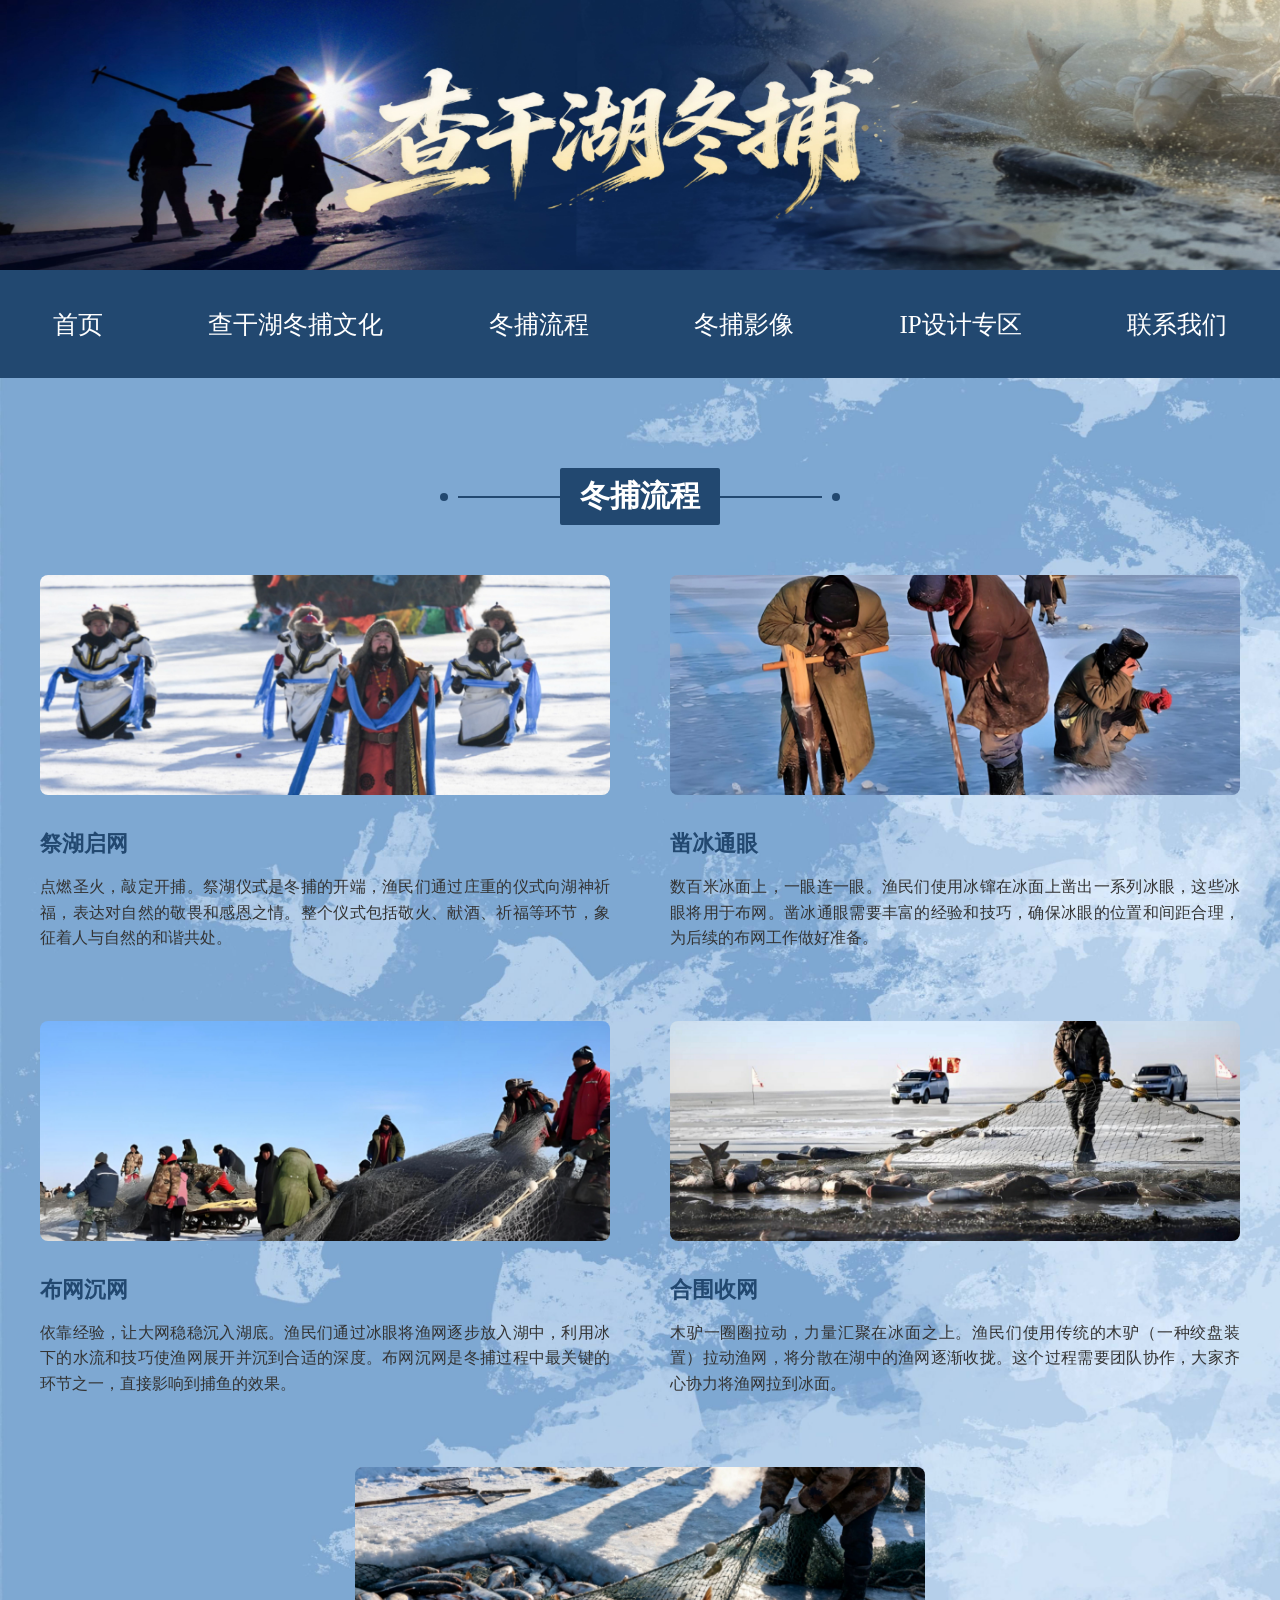
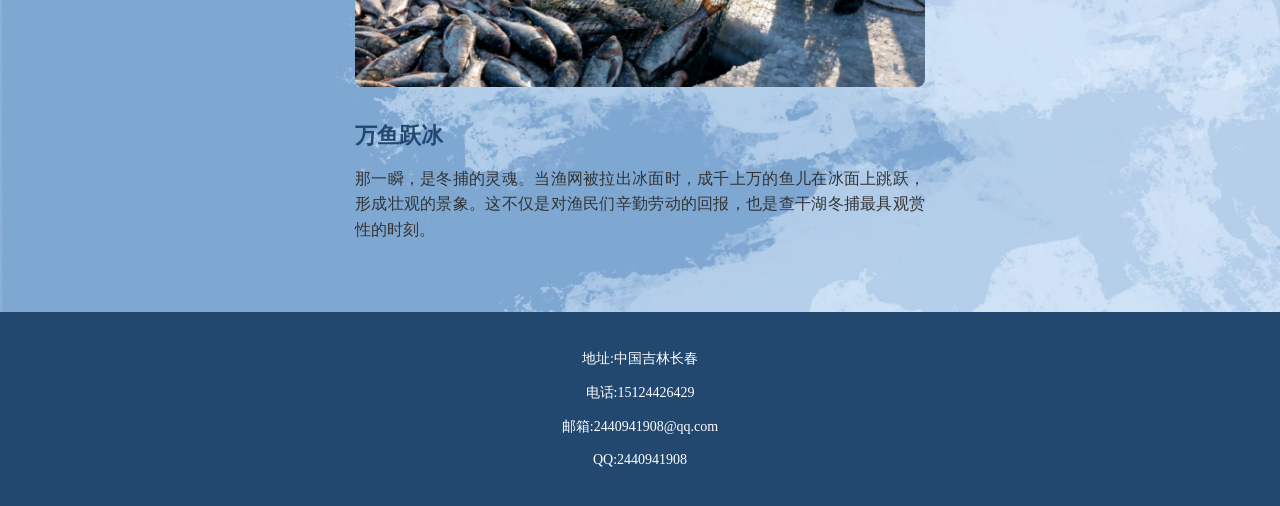
==== webs/liucheng.html @ 3e6b6f20 "Add files via upload" ====
<!DOCTYPE html>
<html lang="en">
<head>
    <meta charset="UTF-8">
    <meta name="viewport" content="width=device-width, initial-scale=1.0">
    <title>冬捕流程</title>
    <link rel="stylesheet" href="../css/demo.css">
    <link rel="stylesheet" href="../css/lc.css">
</head>
<body>
    <!-- 网页顶部 -->
    <div class="top">
        <img src="../pics/title.jpg" alt="">
    </div>
     
    <!-- 导航栏 -->
    <div class="navbar">
     <ul class="navlink">
        <li><a href="../index.html">首页</a></li>
          <li><a href="wenhua.html">查干湖冬捕文化</a></li>
            <li><a href="liucheng.html">冬捕流程</a></li>
              <li><a href="yingxiang.html">冬捕影像</a></li>
                <li><a href="ip.html">IP设计专区</a></li>
                <li><a href="contactus.html">联系我们</a></li>
       </ul>
       <img src="../pics/navbtn.jpeg" alt="" class="menu-btn">
    </div>
    <!--副标题-->
     <div class="title">
        <div class="title-dot"></div>
        <div class="title-line"></div>
        <div class="title-content">冬捕流程</div>
        <div class="title-line"></div>
        <div class="title-dot"></div>
     </div>

    <!-- 冬捕流程内容 -->
    <div class="big-box">
        <div class="box-pro">
            <img src="../pics/祭湖启网.jpg" alt="" class="box-pic" loading="lazy">
            <a href="#">祭湖启网</a>
            <div class="box-content">
                <p>点燃圣火，敲定开捕。祭湖仪式是冬捕的开端，渔民们通过庄重的仪式向湖神祈福，表达对自然的敬畏和感恩之情。整个仪式包括敬火、献酒、祈福等环节，象征着人与自然的和谐共处。</p>
            </div>
        </div>

        <div class="box-pro">
            <img src="../pics/凿冰通眼.jpg" alt="" class="box-pic" loading="lazy">
            <a href="#">凿冰通眼</a>
            <div class="box-content">
                <p>数百米冰面上，一眼连一眼。渔民们使用冰镩在冰面上凿出一系列冰眼，这些冰眼将用于布网。凿冰通眼需要丰富的经验和技巧，确保冰眼的位置和间距合理，为后续的布网工作做好准备。</p>
            </div>
        </div>
    </div>
    
    <div class="big-box">
        <div class="box-pro">
            <img src="../pics/布网沉网.jpg" alt="" class="box-pic" loading="lazy">
            <a href="#">布网沉网</a>
            <div class="box-content">
                <p>依靠经验，让大网稳稳沉入湖底。渔民们通过冰眼将渔网逐步放入湖中，利用冰下的水流和技巧使渔网展开并沉到合适的深度。布网沉网是冬捕过程中最关键的环节之一，直接影响到捕鱼的效果。</p>
            </div>
        </div>

        <div class="box-pro">
            <img src="../pics/收网.jpg" alt="" class="box-pic" loading="lazy">
            <a href="#">合围收网</a>
            <div class="box-content">
                <p>木驴一圈圈拉动，力量汇聚在冰面之上。渔民们使用传统的木驴（一种绞盘装置）拉动渔网，将分散在湖中的渔网逐渐收拢。这个过程需要团队协作，大家齐心协力将渔网拉到冰面。</p>
            </div>
        </div>
    </div>
    
    <div class="big-box">
        <div class="box-pro">
            <img src="../pics/万鱼跃冰.jpg" alt="" class="box-pic" loading="lazy">
            <a href="#">万鱼跃冰</a>
            <div class="box-content">
                <p>那一瞬，是冬捕的灵魂。当渔网被拉出冰面时，成千上万的鱼儿在冰面上跳跃，形成壮观的景象。这不仅是对渔民们辛勤劳动的回报，也是查干湖冬捕最具观赏性的时刻。</p>
            </div>
        </div>
    </div>

    <div class="footer">
        <div class="foot-content">
            <p>地址:中国吉林长春</p>
            <p>电话:15124426429</p>
            <p>邮箱:2440941908@qq.com</p>
            <p>QQ:2440941908</p>
        </div>
    </div>

    <script>
        document.addEventListener('DOMContentLoaded', function() {
            const menuBtn = document.querySelector('.menu-btn');
            const navlink = document.querySelector('.navlink');
            
            if (menuBtn && navlink) {
                menuBtn.addEventListener('click', function() {
                    navlink.classList.toggle('menu-btn');
                });
                
                const navLinks = document.querySelectorAll('.navlink a');
                navLinks.forEach(function(link) {
                    link.addEventListener('click', function() {
                        navlink.classList.remove('menu-btn');
                    });
                });
            }
        });
    </script>
</body>
</html>
---- css/demo.css ----
@font-face {
    font-family: kaiti;
    src: url(./zhengkai.v1.001.woff);
}
*{   margin: 0;
    padding: 0;
    box-sizing: border-box;
    list-style: none; 
    font-family: kaiti;
    
}
body{
    background-image: url(../pics/背景图.jpg);
    background-size: cover;
}


.top{
    width: 100vw;
    background-color: white;
    height: 30vh;
    }

.top img{
    width: 100%;
    height: 100%;
    overflow: hidden;
}



.navbar{
    width: 100vw;
    color: white;

}

a{
    text-decoration: none;
    color: white;
}
ul{
    list-style: none;
}

.navlink{
    display: flex;
    justify-content: space-around;
    align-items: center;
    background-color: #224870;
    width: 100%;
    height: 12vh;
    
}

.navlink li{
    margin: 0 20px !important;
    padding: 8px 10px !important;
    text-align: center !important;
    font-size: 25px !important;
    font-weight: normal !important;
}
.navlink li:hover{
    background-color: gray;
    border-radius: 10px;
    font-weight: 700;
}
.menu-btn{
    position: absolute;
    margin-left: 3px;
    top: 2px;
    right: 4px;
    width: 40px;
    cursor: pointer;
    display: none;
}
/* 标题部分 */
.title{
    margin-top: 10vh;
    width:100vw;
    display: flex;
    align-items: center;
    justify-content: center;

}
.title-line{
    height: 2px;
    background-color: #224870;
    width: 8vw;
}
.title-dot{
    width: 8px;
    height: 8px;
    background-color: #224870;
    border-radius: 50%;
    margin: 0 10px;
}
.title-content{
    background-color: #224870;
    color: white;
    padding: 8px 20px;
    font-size: 30px;
    font-weight: bold;
    border-radius: 2px;
    text-align: center;
    
}

section{
    width: 80%;
    margin: 80px auto;
}



/* 冬捕文化盒子 */
.big-box{
    width: 100%;
    display: flex;
    justify-content: center;
    gap: 20px;
    padding: 0 20px;
    box-sizing: border-box;
    margin: 30px 0;
}

.box{
    width: 30%;
    min-width: 250px;
    height: auto;
    margin: 0;
    padding: 0;
    border-radius: 0;
    box-shadow: none;
    transition: none;
}

.box:hover{
    transform: none;
    box-shadow: none;
}

.box-pro{
    width: 30%;
    min-width: 250px;
    height: auto;
    margin: 0;
    padding: 0;
    border-radius: 0;
    box-shadow: none;
    transition: none;
}

.box-pro:hover{
    transform: none;
    box-shadow: none;
}

.box a,.box-pro a{
    display: block;
    margin-top: 15px;
    color: #224870;
    font-size: 22px;
    font-weight: bold;
    text-align: left;
    text-decoration: none;
    transition: color 0.3s ease;
}

.box a:hover,.box-pro a:hover{
    color: #1a365d;
}

.box-pic{
    width: 100%;
    height: 250px;
    object-fit: cover;
    margin-bottom: 15px;
    border-radius: 8px;
    transition: transform 0.3s ease;
}

.box:hover .box-pic,.box-pro:hover .box-pic{
    transform: scale(1.02);
}

.box-pro .box-pic{
    height: 220px;
}

.box-content p{
    margin-top: 15px;
    font-size: 18px;
    line-height: 1.6;
    color: #333;
    text-align: justify;
}

/* 冬捕影像 */
.video-box{
    width: 100%;
    display: grid;
    grid-template-columns: repeat(auto-fit, minmax(200px, 1fr));
    gap: 15px;
    padding: 0 20px;
    box-sizing: border-box;
    margin: 40px 0;
    justify-items: center;
}

/* 电脑尺寸下的布局优化 */
@media only screen and (min-width: 1200px){
    .video-box{
        grid-template-columns: repeat(4, 1fr);
        gap: 20px;
    }
}

.video-box .vi{
    width: 100%;
    max-width: 250px;
    aspect-ratio: 9/16;
    margin: 0;
    background-color: white;
    border-radius: 12px;
    overflow: hidden;
    box-shadow: 0 4px 15px rgba(0,0,0,0.1);
    transition: transform 0.3s ease, box-shadow 0.3s ease;
}

.video-box .vi:hover{
    transform: translateY(-5px);
    box-shadow: 0 8px 25px rgba(0,0,0,0.15);
}

.video-box .vi img{
    width: 100%;
    height: 100%;
    object-fit: cover;
    border-radius: 8px;
}

/* 对于手机屏幕的响应式调整 */
@media only screen and (max-width: 767px){
    .video-box{
        grid-template-columns: repeat(auto-fit, minmax(150px, 1fr));
        gap: 3px;
        padding: 0 3px;
    }
    
    .video-box .vi{
        max-width: 200px;
    }
    
    /* 调整IP设计部分在手机上的间距 */
    .design{
        gap: 3px;
        padding: 0 3px;
    }
    
    .design .show{
        max-width: 200px;
    }
}

@media only screen and (max-width: 400px){
    .video-box{
        grid-template-columns: 1fr 1fr;
        gap: 3px;
        padding: 0 3px;
    }
    
    .video-box .vi{
        max-width: 150px;
    }
    
    /* 调整IP设计部分在窄手机上的间距 */
    .design{
        gap: 3px;
        padding: 0 3px;
    }
    
    .design .show{
        max-width: 150px;
    }
}

/* 底部 */
.footer{
    height: auto;
    min-height: 120px;
    width: 100%;
    background-color: #224870;
    padding: 30px 20px;
    display: flex;
    justify-content: center;
    align-items: center;
    color: white;
    box-sizing: border-box;
    margin-top: 50px;
}

.foot-content{
    text-align: center;
    display: flex;
    flex-direction: column;
    justify-content: center;
    align-items: center;
}

.foot-content p{
    font-size: 14px;
    margin: 8px 0;
    color: white;
    font-weight: normal;
}

@media only screen and (max-width: 768px){
    .footer{
        padding: 20px 15px;
        min-height: 100px;
    }
    
    .foot-content p{
        font-size: 14px;
        margin: 6px 0;
    }
}
.design{
    width: 100%;
    display: grid;
    grid-template-columns: repeat(auto-fit, minmax(200px, 1fr));
    gap: 20px;
    padding: 0 20px;
    box-sizing: border-box;
    margin: 40px 0;
    justify-items: center;
}

/* 电脑尺寸下的布局优化 */
@media only screen and (min-width: 1200px){
    .design{
        grid-template-columns: repeat(4, 1fr);
        gap: 25px;
    }
    
    .show{
        max-width: 280px;
    }
}
.show，.vi{
    width: 100%;
    max-width: 250px;
    aspect-ratio: 9/16;
    margin: 0;
    transition: transform 0.3s ease;
}
.show:hover{
    transform: translateY(-5px);
}
.show img{
    width: 100%;
    height: 100%;
    object-fit: contain;
}

/* 网格布局会自动处理响应式设计 */
/* 对于不同屏幕尺寸的微调 */
@media only screen and (max-width: 767px){
    .design{
        grid-template-columns: repeat(auto-fit, minmax(150px, 1fr));
        gap: 10px;
        padding: 0 10px;
    }
    
    .show,.vi{
        max-width: 200px;
    }
}

@media only screen and (max-width: 400px){
    .design{
        grid-template-columns: 1fr 1fr;
        gap: 10px;
        padding: 0 10px;
    }
    
    .show,.vi{
        max-width: 150px;
    }
}
/* 媒体响应 */
/* 大屏设备保持原布局 */

/* 平板设备 */
@media only screen and (max-width: 991px) and (min-width: 768px){
    .title-content{
        font-size: 24px;
    }
    .navlink li{
        font-size: 25px !important;
        margin: 0 15px !important;
        font-weight: normal !important;
    }
    .box a,.box-pro a{
        font-size: 22px;
    }
    .box-content p{
        font-size: 16px;
    }
    /* 平板上一行两个布局 */
    .big-box{
        display: flex;
        flex-wrap: wrap;
        justify-content: space-between;
        gap: 20px;
        padding: 0 20px;
    }
    
    /* 所有big-box保持一行两个布局 */
    .big-box .box,
    .big-box .box-pro{
        width: calc(50% - 10px);
        margin: 0;
    }
    
    /* 确保冬捕流程部分的布局正确 */
    .big-box{
        display: flex;
        flex-wrap: wrap;
        justify-content: space-between;
        gap: 20px;
        padding: 0 20px;
    }
    
    /* 让只有一个盒子的big-box居中显示 */
    .big-box:has(.box-pro:only-child){
        justify-content: center;
    }
    
    .big-box:has(.box-pro:only-child) .box-pro{
        width: 50%;
        min-width: 300px;
    }
    .video-box,.design{
        display: flex;
        flex-wrap: wrap;
        justify-content: space-between;
        gap: 20px;
        padding: 0 20px;
    }
    .video-box .vi,.show{
        width: calc(50% - 10px);
        margin: 0;
    }
}

/* 手机设备 */
@media only screen and (max-width:850px){
    .top{
        margin-bottom: 0;
        height: 20vh;
    }
    .top img {
        height: 20vh;
    }

    .navbar{
        padding: 0;

    }
    .title-content,.title-dot,.title-line{
        margin-top:20px;
        
        
    }
    .title-content{
        font-size: 18px;
    }
    
    /* 冬捕文化框框与海报的距离 */
    .big-box{
        margin-top:15px;
        margin-bottom: 25px;
    }
    
    .navlink{
        flex-direction: column;
        width: 100%;
        height: 100vh;
        justify-content: center;
        background-color: rgba(34, 72, 112, 0.95);
        background-image: none;
        position: fixed;
        top: 0;
        left: 0;
        z-index: 9999;
        transform: translateY(-100%);
        transition: transform 0.5s ease;

    }
    .navlink.menu-btn{
        transform: translateY(0);
    }
    .menu-btn{
        margin-top: 0;
        display: block;

    }
    
    .navlink li{
        margin: 30px auto !important;
        font-size: 20px !important;
        font-weight: normal !important;
    }
    
    /* 手机上一行两个布局 */
    .big-box{
        display: flex;
        flex-wrap: wrap;
        justify-content: space-between;
        margin-top:20px;
        margin-bottom: 30px;
        padding: 0 10px;
        gap: 8px;
    }
    
    .box,.box-pro{
        width: 48%;
        min-width: 150px;
        height: auto;
        margin: 0;
        float: none;
        padding: 0;
        border-radius: 0;
        box-shadow: none;
        transition: none;
    }
    
    .box:hover,.box-pro:hover{
        transform: none;
        box-shadow: none;
    }
    
    .box a,.box-pro a{
        font-size: 16px;
        margin-top: 8px;
        text-align: left;
        color: #224870;
        font-weight: bold;
    }
    
    .box-content p{
        font-size: 13px;
        line-height: 1.4;
        margin-top: 6px;
        color: #333;
        text-align: justify;
    }
    
    .box-pic{
        width: 100%;
        height: auto;
        max-height: 100px;
        object-fit: cover;
        margin-bottom: 8px;
        border-radius: 0;
        transition: none;
    }
    
    .box:hover .box-pic,.box-pro:hover .box-pic{
        transform: none;
    }
    
    .box-pro .box-pic{
        max-height: 80px;
    }
    
    /* 为窄屏手机添加特殊样式 */
    @media only screen and (max-width: 360px){
        .box,.box-pro{
            width: 100%;
            margin-bottom: 15px;
        }
        .box-pic{
            max-height: 120px;
        }
        .box-pro .box-pic{
            max-height: 100px;
        }
    }
    
    /* 视频和设计部分一行两个 */
    .video-box,.design{
        display: flex;
        flex-wrap: wrap;
        justify-content: space-between;
        padding: 0 15px;
        gap: 15px;
        margin: 30px 0;
    }
    
    .video-box .vi,.show{
        width: calc(50% - 8px);
        height: 200px;
        margin: 0;
        float: none;
        border-radius: 8px;
        overflow: hidden;
    }
    
    .video-box .vi img{
        width: 100%;
        height: 100%;
        object-fit: cover;
    }
    
    /* 底部文字大小调整 */
    .foot-left h1{
        font-size: 28px;
        margin-bottom: 10px;
    }
    
    .foot-left h3{
        font-size: 18px;
        word-spacing: 1rem;
        margin: 5px 0;
    }
    
    .footer{
        padding: 30px 20px;
        height: auto;
    }

}
---- css/lc.css ----
@font-face {
    font-family: kaiti;
    src: url(./zhengkai.v1.001.woff);
}*{   margin: 0;
    padding: 0;
    box-sizing: border-box;
    list-style: none; 
    font-family: kaiti;
    
}

body{
    background-image: url(../pics/背景图.jpg);
    background-size: cover;
}
h3{
    font-size: 25px;
}


/* 冬捕流程盒子 */
.big-box{
    width: 100%;
    display: flex;
    justify-content: center;
    gap: 20px;
    padding: 0 20px;
    box-sizing: border-box;
    margin: 30px 0;
    flex-wrap: wrap;
}

.box-pro{
    width: calc(50% - 10px);
    min-width: 250px;
    height: auto;
    margin: 0;
    padding: 20px;
    transition: transform 0.3s ease;
}

.box-pro:hover{
    transform: translateY(-5px);
}

.box-pro a{
    display: block;
    margin-top: 15px;
    color: #224870;
    font-size: 22px;
    font-weight: bold;
    text-align: left;
    text-decoration: none;
    transition: color 0.3s ease;
}

.box-pro a:hover{
    color: #1a365d;
}

.box-pic{
    width: 100%;
    aspect-ratio: 9/16;
    object-fit: cover;
    margin-bottom: 15px;
    border-radius: 8px;
    transition: transform 0.3s ease;
}

.box-pro:hover .box-pic{
    transform: scale(1.02);
}

.box-content p{
    margin-top: 15px;
    font-size: 16px;
    line-height: 1.6;
    color: #333;
    text-align: justify;
}

/* 媒体响应 */
/* 平板设备 */
@media only screen and (max-width: 991px) and (min-width: 768px){
    .box-pro a{
        font-size: 22px;
    }
    .box-content p{
        font-size: 16px;
    }
    .box-pro{
        width: calc(50% - 10px);
        min-width: 200px;
    }
}

/* 手机设备 */
@media only screen and (max-width:850px){
    
    /* 手机上一行两个布局 */
    .big-box{
        display: flex;
        flex-wrap: wrap;
        justify-content: space-between;
        margin-top:20px;
        margin-bottom: 30px;
        padding: 0 10px;
        gap: 10px;
    }
    
    .box-pro{
        width: calc(50% - 5px);
        min-width: 150px;
        height: auto;
        margin: 0;
        padding: 15px;
    }
    
    .box-pro a{
        font-size: 16px;
        margin-top: 12px;
        text-align: left;
        color: #224870;
        font-weight: bold;
    }
    
    .box-content p{
        font-size: 13px;
        line-height: 1.4;
        margin-top: 8px;
        color: #333;
        text-align: justify;
    }
    
    .box-pic{
        width: 100%;
        aspect-ratio: 9/16;
        object-fit: cover;
        margin-bottom: 10px;
        border-radius: 6px;
    }
    
    /* 对于非常窄的屏幕，确保至少显示两个 */
    @media only screen and (max-width: 360px){
        .box-pro{
            width: 100%;
            margin-bottom: 15px;
        }
    }


/* 底部 */
.footer{
    height: auto;
    min-height: 120px;
    width: 100%;
    background-color: #224870;
    padding: 30px 20px;
    display: flex;
    justify-content: center;
    align-items: center;
    color: white;
    box-sizing: border-box;
    margin-top: 50px;
}

.foot-content{
    text-align: center;
    display: flex;
    flex-direction: column;
    justify-content: center;
    align-items: center;
}

.foot-content p{
    font-size: 14px;
    margin: 8px 0;
    color: white;
    font-weight: normal;
}

@media only screen and (max-width: 768px){
    .footer{
        padding: 20px 15px;
        min-height: 100px;
    }
    
    .foot-content p{
        font-size: 14px;
        margin: 6px 0;
    }
}
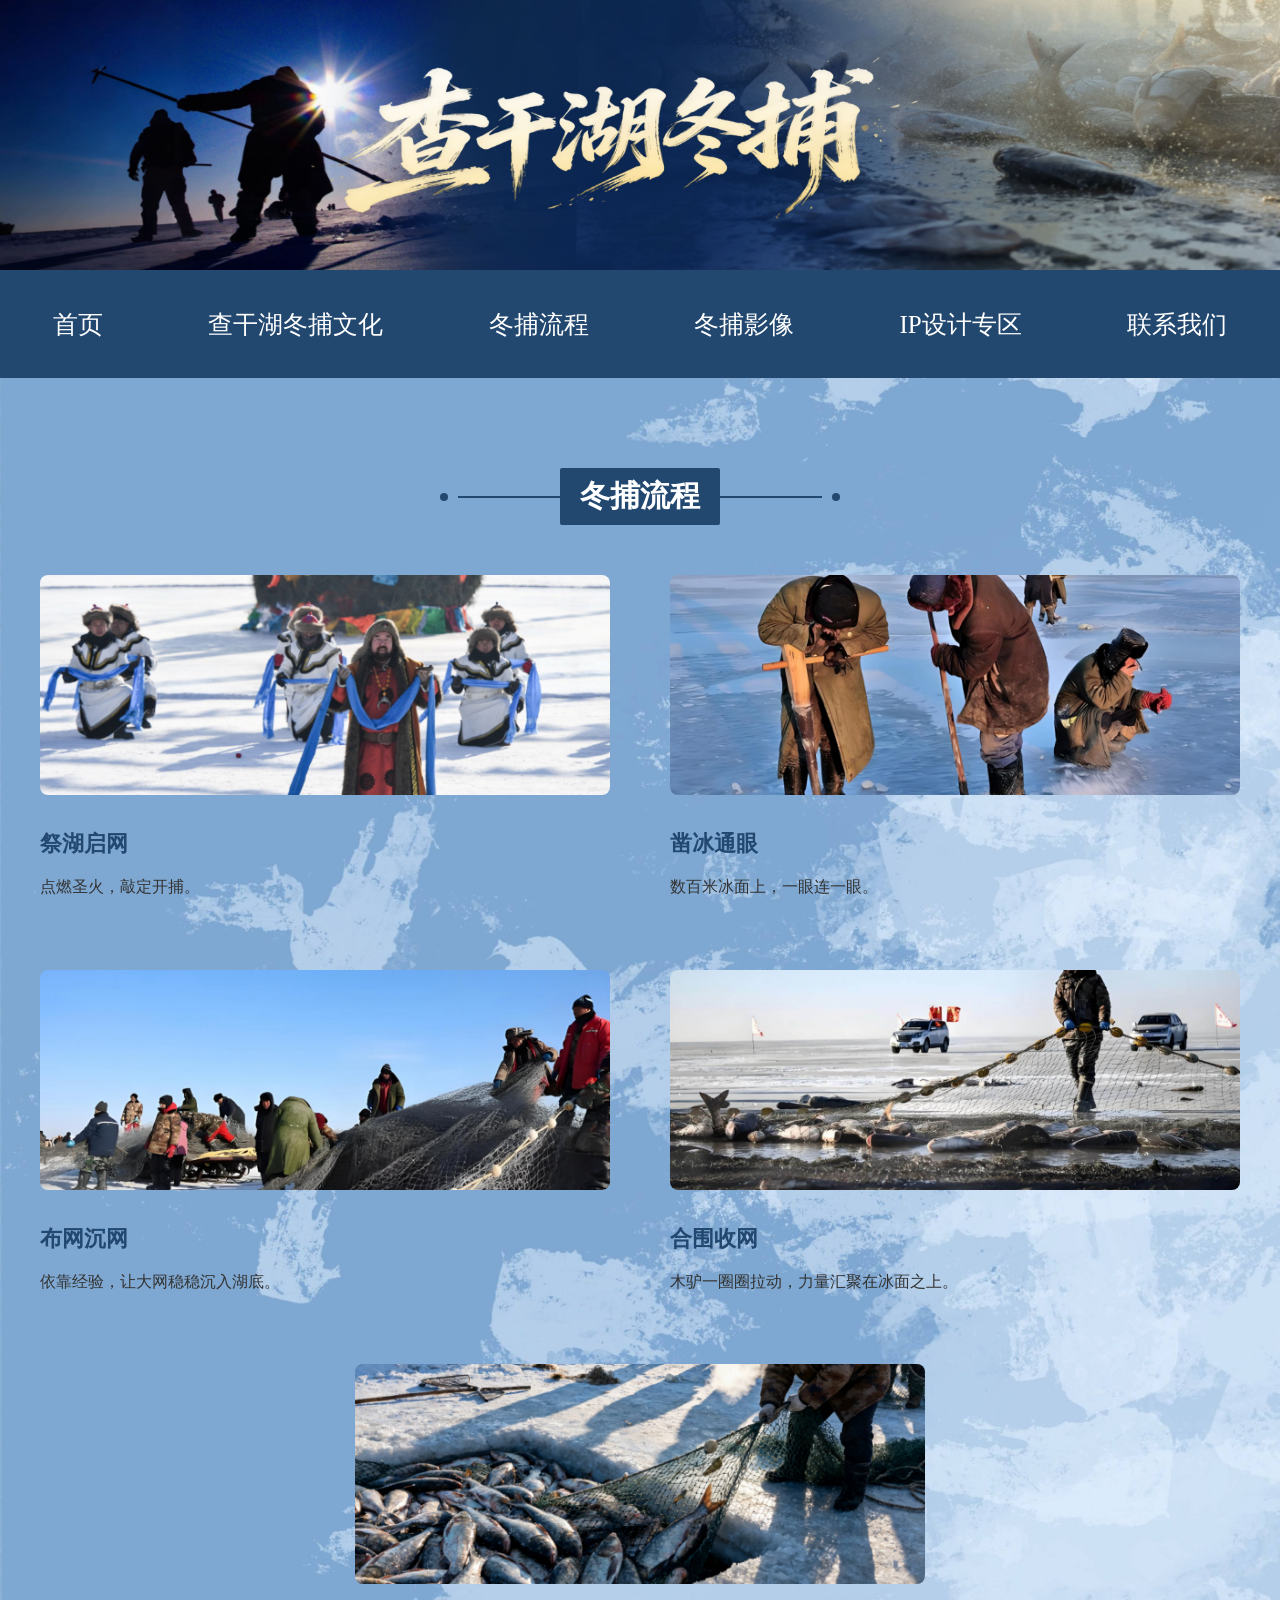
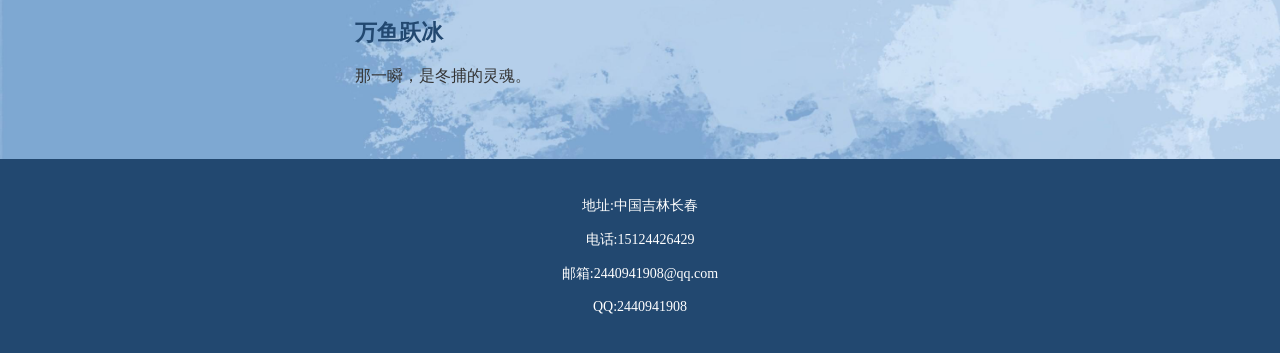
==== commit e74d44c1: "Add files via upload" ====
--- a/webs/liucheng.html
+++ b/webs/liucheng.html
@@ -38,17 +38,17 @@
     <div class="big-box">
         <div class="box-pro">
             <img src="../pics/祭湖启网.jpg" alt="" class="box-pic" loading="lazy">
-            <a href="#">祭湖启网</a>
+            <a href="liucheng1.html">祭湖启网</a>
             <div class="box-content">
-                <p>点燃圣火，敲定开捕。祭湖仪式是冬捕的开端，渔民们通过庄重的仪式向湖神祈福，表达对自然的敬畏和感恩之情。整个仪式包括敬火、献酒、祈福等环节，象征着人与自然的和谐共处。</p>
+                <p>点燃圣火，敲定开捕。</p>
             </div>
         </div>
 
         <div class="box-pro">
             <img src="../pics/凿冰通眼.jpg" alt="" class="box-pic" loading="lazy">
-            <a href="#">凿冰通眼</a>
+            <a href="liucheng2.html">凿冰通眼</a>
             <div class="box-content">
-                <p>数百米冰面上，一眼连一眼。渔民们使用冰镩在冰面上凿出一系列冰眼，这些冰眼将用于布网。凿冰通眼需要丰富的经验和技巧，确保冰眼的位置和间距合理，为后续的布网工作做好准备。</p>
+                <p>数百米冰面上，一眼连一眼。</p>
             </div>
         </div>
     </div>
@@ -56,17 +56,17 @@
     <div class="big-box">
         <div class="box-pro">
             <img src="../pics/布网沉网.jpg" alt="" class="box-pic" loading="lazy">
-            <a href="#">布网沉网</a>
+            <a href="liucheng3.html">布网沉网</a>
             <div class="box-content">
-                <p>依靠经验，让大网稳稳沉入湖底。渔民们通过冰眼将渔网逐步放入湖中，利用冰下的水流和技巧使渔网展开并沉到合适的深度。布网沉网是冬捕过程中最关键的环节之一，直接影响到捕鱼的效果。</p>
+                <p>依靠经验，让大网稳稳沉入湖底。</p>
             </div>
         </div>
 
         <div class="box-pro">
             <img src="../pics/收网.jpg" alt="" class="box-pic" loading="lazy">
-            <a href="#">合围收网</a>
+            <a href="liucheng4.html">合围收网</a>
             <div class="box-content">
-                <p>木驴一圈圈拉动，力量汇聚在冰面之上。渔民们使用传统的木驴（一种绞盘装置）拉动渔网，将分散在湖中的渔网逐渐收拢。这个过程需要团队协作，大家齐心协力将渔网拉到冰面。</p>
+                <p>木驴一圈圈拉动，力量汇聚在冰面之上。</p>
             </div>
         </div>
     </div>
@@ -74,12 +74,14 @@
     <div class="big-box">
         <div class="box-pro">
             <img src="../pics/万鱼跃冰.jpg" alt="" class="box-pic" loading="lazy">
-            <a href="#">万鱼跃冰</a>
+            <a href="liucheng5.html">万鱼跃冰</a>
             <div class="box-content">
-                <p>那一瞬，是冬捕的灵魂。当渔网被拉出冰面时，成千上万的鱼儿在冰面上跳跃，形成壮观的景象。这不仅是对渔民们辛勤劳动的回报，也是查干湖冬捕最具观赏性的时刻。</p>
+                <p>那一瞬，是冬捕的灵魂。</p>
             </div>
         </div>
     </div>
+    
+
 
     <div class="footer">
         <div class="foot-content">
--- a/css/demo.css
+++ b/css/demo.css
@@ -242,45 +242,25 @@
 
 /* 对于手机屏幕的响应式调整 */
 @media only screen and (max-width: 767px){
-    .video-box{
+    .video-box,.design{
         grid-template-columns: repeat(auto-fit, minmax(150px, 1fr));
         gap: 3px;
         padding: 0 3px;
     }
     
-    .video-box .vi{
+    .video-box .vi,.design .show{
         max-width: 200px;
     }
-    
-    /* 调整IP设计部分在手机上的间距 */
-    .design{
-        gap: 3px;
-        padding: 0 3px;
-    }
-    
-    .design .show{
-        max-width: 200px;
-    }
 }
 
 @media only screen and (max-width: 400px){
-    .video-box{
+    .video-box,.design{
         grid-template-columns: 1fr 1fr;
         gap: 3px;
         padding: 0 3px;
     }
     
-    .video-box .vi{
-        max-width: 150px;
-    }
-    
-    /* 调整IP设计部分在窄手机上的间距 */
-    .design{
-        gap: 3px;
-        padding: 0 3px;
-    }
-    
-    .design .show{
+    .video-box .vi,.design .show{
         max-width: 150px;
     }
 }
@@ -330,7 +310,7 @@
     width: 100%;
     display: grid;
     grid-template-columns: repeat(auto-fit, minmax(200px, 1fr));
-    gap: 20px;
+    gap: 15px;
     padding: 0 20px;
     box-sizing: border-box;
     margin: 40px 0;
@@ -341,27 +321,29 @@
 @media only screen and (min-width: 1200px){
     .design{
         grid-template-columns: repeat(4, 1fr);
-        gap: 25px;
-    }
-    
-    .show{
-        max-width: 280px;
-    }
-}
-.show，.vi{
+        gap: 20px;
+    }
+}
+.show{
     width: 100%;
     max-width: 250px;
     aspect-ratio: 9/16;
     margin: 0;
-    transition: transform 0.3s ease;
+    background-color: white;
+    border-radius: 12px;
+    overflow: hidden;
+    box-shadow: 0 4px 15px rgba(0,0,0,0.1);
+    transition: transform 0.3s ease, box-shadow 0.3s ease;
 }
 .show:hover{
     transform: translateY(-5px);
+    box-shadow: 0 8px 25px rgba(0,0,0,0.15);
 }
 .show img{
     width: 100%;
     height: 100%;
-    object-fit: contain;
+    object-fit: cover;
+    border-radius: 8px;
 }
 
 /* 网格布局会自动处理响应式设计 */
@@ -609,7 +591,7 @@
         overflow: hidden;
     }
     
-    .video-box .vi img{
+    .video-box .vi img,.show img{
         width: 100%;
         height: 100%;
         object-fit: cover;
--- a/css/lc.css
+++ b/css/lc.css
@@ -60,7 +60,7 @@
 
 .box-pic{
     width: 100%;
-    aspect-ratio: 9/16;
+    height: 250px;
     object-fit: cover;
     margin-bottom: 15px;
     border-radius: 8px;
@@ -134,10 +134,12 @@
     
     .box-pic{
         width: 100%;
-        aspect-ratio: 9/16;
+        height: auto;
+        max-height: 100px;
         object-fit: cover;
-        margin-bottom: 10px;
-        border-radius: 6px;
+        margin-bottom: 8px;
+        border-radius: 0;
+        transition: none;
     }
     
     /* 对于非常窄的屏幕，确保至少显示两个 */
@@ -145,6 +147,9 @@
         .box-pro{
             width: 100%;
             margin-bottom: 15px;
+        }
+        .box-pic{
+            max-height: 120px;
         }
     }
 
